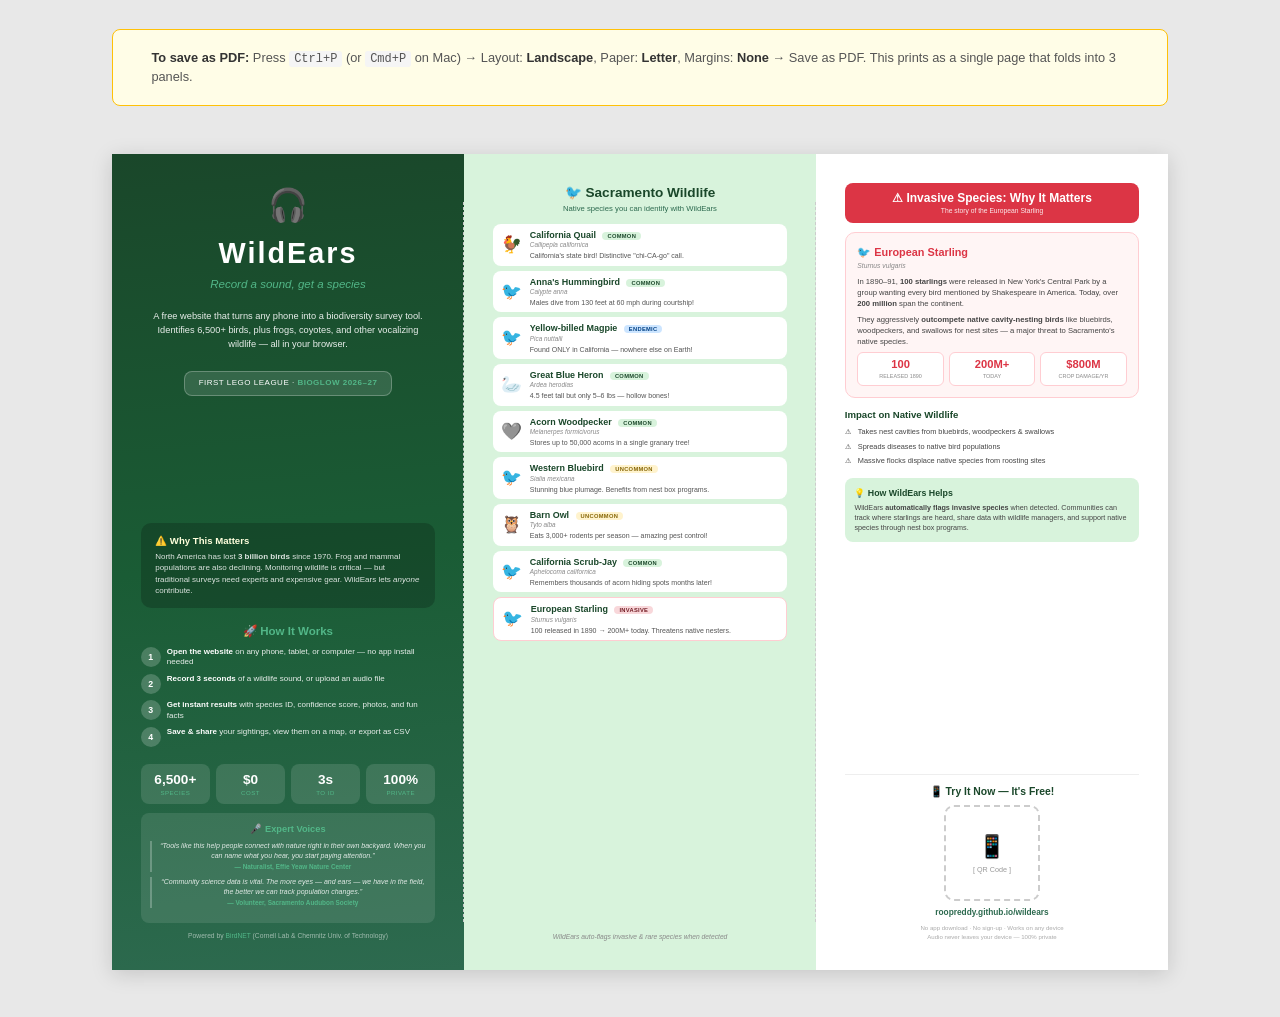
==== trifold.html @ 579adc7a "Add trifold brochure and update site to reflect non-bird species detection - Add single-page trifold" ====
<!DOCTYPE html>
<html lang="en">
<head>
  <meta charset="UTF-8">
  <meta name="viewport" content="width=device-width, initial-scale=1.0">
  <title>WildEars Trifold Brochure</title>
  <style>
    /* ── Reset & Base ─────────────────────────────────────────── */
    *, *::before, *::after { box-sizing: border-box; margin: 0; padding: 0; }

    body {
      font-family: 'Segoe UI', Tahoma, Geneva, Verdana, sans-serif;
      background: #e8e8e8;
      color: #1a1a1a;
      line-height: 1.4;
    }

    :root {
      --green-dark: #1a472a;
      --green-mid: #2d6a4f;
      --green-light: #52b788;
      --green-pale: #d8f3dc;
      --red: #dc3545;
    }

    /* ── Page Setup ───────────────────────────────────────────── */
    .page {
      width: 11in;
      height: 8.5in;
      margin: 0.5in auto;
      background: white;
      display: flex;
      box-shadow: 0 4px 20px rgba(0,0,0,0.15);
      overflow: hidden;
    }

    .panel {
      width: 3.6667in;
      height: 8.5in;
      padding: 0.3in;
      position: relative;
      overflow: hidden;
      display: flex;
      flex-direction: column;
    }

    /* Fold guides (screen only) */
    .panel:not(:last-child)::after {
      content: '';
      position: absolute;
      right: 0;
      top: 0.5in;
      bottom: 0.5in;
      border-right: 1px dashed #ccc;
    }

    /* ══════════════════════════════════════════════════════════════
       PANEL 1 — About WildEars + How It Works
       ══════════════════════════════════════════════════════════════ */
    .panel-intro {
      background: linear-gradient(175deg, var(--green-dark) 0%, #1a5c35 50%, var(--green-mid) 100%);
      color: white;
      text-align: center;
      justify-content: space-between;
    }

    .intro-top { margin-bottom: auto; }

    .intro-icon { font-size: 2rem; margin-bottom: 0.06in; }
    .intro-title {
      font-size: 1.8rem;
      font-weight: 800;
      letter-spacing: 2px;
      margin-bottom: 0.03in;
    }
    .intro-tagline {
      font-size: 0.72rem;
      color: var(--green-light);
      font-style: italic;
      margin-bottom: 0.18in;
    }
    .intro-desc {
      font-size: 0.58rem;
      line-height: 1.5;
      color: rgba(255,255,255,0.9);
      max-width: 2.9in;
      margin: 0 auto 0.18in;
    }

    .intro-badge {
      display: inline-block;
      padding: 5px 14px;
      background: rgba(255,255,255,0.12);
      border: 1px solid rgba(255,255,255,0.25);
      border-radius: 8px;
      font-size: 0.5rem;
      letter-spacing: 0.5px;
      text-transform: uppercase;
      line-height: 1.6;
      margin-bottom: 0.2in;
    }
    .intro-badge .season { color: var(--green-light); font-weight: 700; }

    /* Problem callout */
    .problem-callout {
      background: rgba(0,0,0,0.2);
      border-radius: 10px;
      padding: 0.12in 0.15in;
      margin-bottom: 0.15in;
      text-align: left;
    }
    .problem-callout h4 {
      font-size: 0.6rem;
      margin-bottom: 3px;
      color: #ffd;
    }
    .problem-callout p {
      font-size: 0.5rem;
      line-height: 1.45;
      color: rgba(255,255,255,0.85);
    }

    /* How it works steps */
    .steps-title {
      font-size: 0.72rem;
      font-weight: 700;
      margin-bottom: 0.08in;
      color: var(--green-light);
    }
    .step-row {
      display: flex;
      gap: 6px;
      align-items: flex-start;
      margin-bottom: 0.06in;
      text-align: left;
    }
    .step-num {
      width: 20px; height: 20px; min-width: 20px;
      background: rgba(255,255,255,0.2);
      color: white;
      border-radius: 50%;
      display: flex;
      align-items: center;
      justify-content: center;
      font-weight: 700;
      font-size: 0.55rem;
    }
    .step-text {
      font-size: 0.5rem;
      color: rgba(255,255,255,0.9);
      line-height: 1.35;
    }
    .step-text strong { color: white; }

    /* Stats bar */
    .stat-bar {
      display: flex;
      gap: 6px;
      margin-top: 0.12in;
    }
    .stat-item {
      flex: 1;
      background: rgba(255,255,255,0.12);
      border-radius: 8px;
      padding: 6px 4px;
      text-align: center;
    }
    .stat-num { font-size: 0.85rem; font-weight: 800; }
    .stat-label {
      font-size: 0.38rem;
      color: var(--green-light);
      text-transform: uppercase;
      letter-spacing: 0.5px;
    }

    /* Expert quotes */
    .expert-section {
      background: rgba(255,255,255,0.1);
      border-radius: 8px;
      padding: 0.1in;
      margin-top: 0.1in;
    }
    .expert-title {
      font-size: 0.58rem;
      font-weight: 700;
      color: var(--green-light);
      margin-bottom: 0.05in;
      text-align: center;
    }
    .expert-quote {
      margin-bottom: 0.06in;
      padding-left: 0.08in;
      border-left: 2px solid rgba(255,255,255,0.25);
    }
    .expert-quote p {
      font-size: 0.44rem;
      color: rgba(255,255,255,0.85);
      font-style: italic;
      line-height: 1.4;
    }
    .expert-quote .expert-name {
      font-size: 0.4rem;
      color: var(--green-light);
      font-style: normal;
      font-weight: 600;
      margin-top: 2px;
    }

    /* Footer info */
    .intro-footer {
      margin-top: 0.08in;
      font-size: 0.42rem;
      color: rgba(255,255,255,0.55);
      line-height: 1.5;
    }
    .intro-footer a { color: var(--green-light); text-decoration: none; }

    /* ══════════════════════════════════════════════════════════════
       PANEL 2 — Sacramento Species Spotlight
       ══════════════════════════════════════════════════════════════ */
    .panel-species {
      background: var(--green-pale);
    }
    .species-title {
      font-size: 0.85rem;
      font-weight: 700;
      color: var(--green-dark);
      text-align: center;
      margin-bottom: 0.02in;
    }
    .species-subtitle {
      font-size: 0.48rem;
      color: var(--green-mid);
      text-align: center;
      margin-bottom: 0.1in;
    }

    .species-grid {
      display: flex;
      flex-direction: column;
      gap: 5px;
      flex: 1;
    }
    .species-card {
      background: white;
      border-radius: 8px;
      padding: 5px 8px;
      display: flex;
      gap: 7px;
      align-items: center;
    }
    .species-emoji {
      font-size: 1.05rem;
      min-width: 22px;
      text-align: center;
    }
    .species-info { flex: 1; min-width: 0; }
    .species-name {
      font-size: 0.56rem;
      font-weight: 700;
      color: var(--green-dark);
    }
    .species-sci {
      font-size: 0.4rem;
      color: #888;
      font-style: italic;
    }
    .species-fact {
      font-size: 0.44rem;
      color: #555;
      line-height: 1.3;
      margin-top: 1px;
    }
    .species-badge {
      font-size: 0.36rem;
      padding: 1px 5px;
      border-radius: 6px;
      font-weight: 600;
      text-transform: uppercase;
      letter-spacing: 0.3px;
      white-space: nowrap;
      margin-left: 4px;
    }
    .badge-common { background: #d8f3dc; color: #1a472a; }
    .badge-uncommon { background: #fff3cd; color: #856404; }
    .badge-endemic { background: #cce5ff; color: #004085; }
    .badge-invasive { background: #f8d7da; color: #721c24; }

    .species-footer {
      margin-top: auto;
      padding-top: 0.06in;
      text-align: center;
      font-size: 0.42rem;
      color: #888;
      font-style: italic;
    }

    /* ══════════════════════════════════════════════════════════════
       PANEL 3 — Invasive Species + Try It
       ══════════════════════════════════════════════════════════════ */
    .panel-action {
      background: white;
    }

    .alert-header {
      background: var(--red);
      color: white;
      text-align: center;
      padding: 7px;
      border-radius: 8px;
      margin-bottom: 0.1in;
    }
    .alert-header h3 { font-size: 0.75rem; font-weight: 700; }
    .alert-header p { font-size: 0.42rem; opacity: 0.9; }

    .invasive-box {
      background: #fff5f5;
      border: 1px solid #ffcdd2;
      border-radius: 10px;
      padding: 0.12in;
      margin-bottom: 0.1in;
    }
    .inv-name {
      font-size: 0.68rem;
      font-weight: 700;
      color: var(--red);
      margin-bottom: 1px;
    }
    .inv-sci {
      font-size: 0.42rem;
      color: #888;
      font-style: italic;
      margin-bottom: 5px;
    }
    .inv-text {
      font-size: 0.48rem;
      color: #444;
      line-height: 1.45;
      margin-bottom: 5px;
    }
    .inv-stat-row {
      display: flex;
      gap: 5px;
    }
    .inv-stat {
      flex: 1;
      text-align: center;
      background: white;
      border-radius: 6px;
      padding: 4px;
      border: 1px solid #ffcdd2;
    }
    .inv-stat .num { font-size: 0.7rem; font-weight: 800; color: var(--red); }
    .inv-stat .label { font-size: 0.34rem; color: #888; text-transform: uppercase; }

    /* Impact list */
    .impact-title {
      font-size: 0.6rem;
      font-weight: 700;
      color: var(--green-dark);
      margin-bottom: 4px;
    }
    .impact-list {
      list-style: none;
      padding: 0;
      margin-bottom: 0.1in;
    }
    .impact-list li {
      font-size: 0.46rem;
      color: #444;
      padding: 2px 0 2px 13px;
      position: relative;
      line-height: 1.4;
    }
    .impact-list li::before {
      content: '\26A0';
      position: absolute;
      left: 0;
      font-size: 0.42rem;
    }

    /* How WildEars helps */
    .help-box {
      background: var(--green-pale);
      border-radius: 8px;
      padding: 0.1in;
      margin-bottom: 0.1in;
    }
    .help-box h4 {
      font-size: 0.55rem;
      color: var(--green-dark);
      margin-bottom: 3px;
    }
    .help-box p {
      font-size: 0.45rem;
      color: #444;
      line-height: 1.4;
    }

    /* Try it / QR */
    .try-section {
      margin-top: auto;
      text-align: center;
      border-top: 1px solid #eee;
      padding-top: 0.1in;
    }
    .try-title {
      font-size: 0.65rem;
      font-weight: 700;
      color: var(--green-dark);
      margin-bottom: 0.06in;
    }
    .qr-placeholder {
      width: 1in;
      height: 1in;
      border: 2px dashed #ccc;
      border-radius: 10px;
      display: flex;
      align-items: center;
      justify-content: center;
      font-size: 0.45rem;
      color: #999;
      margin: 0 auto 0.06in;
      flex-direction: column;
      gap: 3px;
    }
    .qr-placeholder .qr-icon { font-size: 1.4rem; }
    .try-url {
      font-size: 0.52rem;
      color: var(--green-mid);
      font-weight: 600;
    }
    .try-footer {
      font-size: 0.38rem;
      color: #aaa;
      margin-top: 0.06in;
      line-height: 1.4;
    }

    /* ══════════════════════════════════════════════════════════════
       PRINT STYLES
       ══════════════════════════════════════════════════════════════ */
    @media print {
      body { background: white; }
      .page {
        margin: 0;
        box-shadow: none;
        -webkit-print-color-adjust: exact;
        print-color-adjust: exact;
      }
      .panel:not(:last-child)::after { display: none; }
      .print-instructions { display: none; }
    }

    @page {
      size: 11in 8.5in landscape;
      margin: 0;
    }

    /* ── Screen helper ────────────────────────────────────────── */
    .print-instructions {
      max-width: 11in;
      margin: 0.3in auto;
      padding: 0.2in 0.4in;
      background: #fffde7;
      border: 1px solid #ffc107;
      border-radius: 8px;
      font-size: 0.8rem;
      color: #555;
    }
    .print-instructions strong { color: #333; }
    .print-instructions code {
      background: #f5f5f5;
      padding: 1px 5px;
      border-radius: 3px;
      font-size: 0.75rem;
    }
  </style>
</head>
<body>

  <!-- Instructions (screen only) -->
  <div class="print-instructions">
    <strong>To save as PDF:</strong> Press <code>Ctrl+P</code> (or <code>Cmd+P</code> on Mac) &rarr; Layout: <strong>Landscape</strong>, Paper: <strong>Letter</strong>, Margins: <strong>None</strong> &rarr; Save as PDF. This prints as a single page that folds into 3 panels.
  </div>

  <div class="page">

    <!-- ── Panel 1: About WildEars + How It Works ─────────────── -->
    <div class="panel panel-intro">
      <div class="intro-top">
        <div class="intro-icon">&#x1F3A7;</div>
        <div class="intro-title">WildEars</div>
        <div class="intro-tagline">Record a sound, get a species</div>

        <div class="intro-desc">
          A free website that turns any phone into a biodiversity survey tool. Identifies 6,500+ birds, plus frogs, coyotes, and other vocalizing wildlife &mdash; all in your browser.
        </div>

        <div class="intro-badge">
          FIRST LEGO League &middot; <span class="season">BIOGLOW 2026&ndash;27</span>
        </div>
      </div>

      <div class="problem-callout">
        <h4>&#x26A0;&#xFE0F; Why This Matters</h4>
        <p>North America has lost <strong>3 billion birds</strong> since 1970. Frog and mammal populations are also declining. Monitoring wildlife is critical &mdash; but traditional surveys need experts and expensive gear. WildEars lets <em>anyone</em> contribute.</p>
      </div>

      <div class="steps-title">&#x1F680; How It Works</div>

      <div class="step-row">
        <div class="step-num">1</div>
        <div class="step-text"><strong>Open the website</strong> on any phone, tablet, or computer &mdash; no app install needed</div>
      </div>
      <div class="step-row">
        <div class="step-num">2</div>
        <div class="step-text"><strong>Record 3 seconds</strong> of a wildlife sound, or upload an audio file</div>
      </div>
      <div class="step-row">
        <div class="step-num">3</div>
        <div class="step-text"><strong>Get instant results</strong> with species ID, confidence score, photos, and fun facts</div>
      </div>
      <div class="step-row">
        <div class="step-num">4</div>
        <div class="step-text"><strong>Save &amp; share</strong> your sightings, view them on a map, or export as CSV</div>
      </div>

      <div class="stat-bar">
        <div class="stat-item">
          <div class="stat-num">6,500+</div>
          <div class="stat-label">Species</div>
        </div>
        <div class="stat-item">
          <div class="stat-num">$0</div>
          <div class="stat-label">Cost</div>
        </div>
        <div class="stat-item">
          <div class="stat-num">3s</div>
          <div class="stat-label">To ID</div>
        </div>
        <div class="stat-item">
          <div class="stat-num">100%</div>
          <div class="stat-label">Private</div>
        </div>
      </div>

      <div class="expert-section">
        <div class="expert-title">&#x1F3A4; Expert Voices</div>
        <div class="expert-quote">
          <p>&ldquo;Tools like this help people connect with nature right in their own backyard. When you can name what you hear, you start paying attention.&rdquo;</p>
          <div class="expert-name">&mdash; Naturalist, Effie Yeaw Nature Center</div>
        </div>
        <div class="expert-quote">
          <p>&ldquo;Community science data is vital. The more eyes &mdash; and ears &mdash; we have in the field, the better we can track population changes.&rdquo;</p>
          <div class="expert-name">&mdash; Volunteer, Sacramento Audubon Society</div>
        </div>
      </div>

      <div class="intro-footer">
        Powered by <a href="https://birdnet.cornell.edu/">BirdNET</a> (Cornell Lab &amp; Chemnitz Univ. of Technology)
      </div>
    </div>

    <!-- ── Panel 2: Sacramento Species Spotlight ──────────────── -->
    <div class="panel panel-species">
      <div class="species-title">&#x1F426; Sacramento Wildlife</div>
      <div class="species-subtitle">Native species you can identify with WildEars</div>

      <div class="species-grid">
        <div class="species-card">
          <div class="species-emoji">&#x1F413;</div>
          <div class="species-info">
            <div class="species-name">California Quail <span class="species-badge badge-common">Common</span></div>
            <div class="species-sci">Callipepla californica</div>
            <div class="species-fact">California's state bird! Distinctive "chi-CA-go" call.</div>
          </div>
        </div>

        <div class="species-card">
          <div class="species-emoji">&#x1F426;</div>
          <div class="species-info">
            <div class="species-name">Anna's Hummingbird <span class="species-badge badge-common">Common</span></div>
            <div class="species-sci">Calypte anna</div>
            <div class="species-fact">Males dive from 130 feet at 60 mph during courtship!</div>
          </div>
        </div>

        <div class="species-card">
          <div class="species-emoji">&#x1F426;</div>
          <div class="species-info">
            <div class="species-name">Yellow-billed Magpie <span class="species-badge badge-endemic">Endemic</span></div>
            <div class="species-sci">Pica nuttalli</div>
            <div class="species-fact">Found ONLY in California &mdash; nowhere else on Earth!</div>
          </div>
        </div>

        <div class="species-card">
          <div class="species-emoji">&#x1F9A2;</div>
          <div class="species-info">
            <div class="species-name">Great Blue Heron <span class="species-badge badge-common">Common</span></div>
            <div class="species-sci">Ardea herodias</div>
            <div class="species-fact">4.5 feet tall but only 5&ndash;6 lbs &mdash; hollow bones!</div>
          </div>
        </div>

        <div class="species-card">
          <div class="species-emoji">&#x1FA76;</div>
          <div class="species-info">
            <div class="species-name">Acorn Woodpecker <span class="species-badge badge-common">Common</span></div>
            <div class="species-sci">Melanerpes formicivorus</div>
            <div class="species-fact">Stores up to 50,000 acorns in a single granary tree!</div>
          </div>
        </div>

        <div class="species-card">
          <div class="species-emoji">&#x1F426;</div>
          <div class="species-info">
            <div class="species-name">Western Bluebird <span class="species-badge badge-uncommon">Uncommon</span></div>
            <div class="species-sci">Sialia mexicana</div>
            <div class="species-fact">Stunning blue plumage. Benefits from nest box programs.</div>
          </div>
        </div>

        <div class="species-card">
          <div class="species-emoji">&#x1F989;</div>
          <div class="species-info">
            <div class="species-name">Barn Owl <span class="species-badge badge-uncommon">Uncommon</span></div>
            <div class="species-sci">Tyto alba</div>
            <div class="species-fact">Eats 3,000+ rodents per season &mdash; amazing pest control!</div>
          </div>
        </div>

        <div class="species-card">
          <div class="species-emoji">&#x1F426;</div>
          <div class="species-info">
            <div class="species-name">California Scrub-Jay <span class="species-badge badge-common">Common</span></div>
            <div class="species-sci">Aphelocoma californica</div>
            <div class="species-fact">Remembers thousands of acorn hiding spots months later!</div>
          </div>
        </div>

        <div class="species-card" style="border: 1px solid #ffcdd2;">
          <div class="species-emoji">&#x1F426;</div>
          <div class="species-info">
            <div class="species-name">European Starling <span class="species-badge badge-invasive">Invasive</span></div>
            <div class="species-sci">Sturnus vulgaris</div>
            <div class="species-fact">100 released in 1890 &rarr; 200M+ today. Threatens native nesters.</div>
          </div>
        </div>
      </div>

      <div class="species-footer">WildEars auto-flags invasive &amp; rare species when detected</div>
    </div>

    <!-- ── Panel 3: Invasive Deep-Dive + Try It ───────────────── -->
    <div class="panel panel-action">
      <div class="alert-header">
        <h3>&#x26A0; Invasive Species: Why It Matters</h3>
        <p>The story of the European Starling</p>
      </div>

      <div class="invasive-box">
        <div class="inv-name">&#x1F426; European Starling</div>
        <div class="inv-sci">Sturnus vulgaris</div>
        <div class="inv-text">
          In 1890&ndash;91, <strong>100 starlings</strong> were released in New York's Central Park by a group wanting every bird mentioned by Shakespeare in America. Today, over <strong>200 million</strong> span the continent.
        </div>
        <div class="inv-text">
          They aggressively <strong>outcompete native cavity-nesting birds</strong> like bluebirds, woodpeckers, and swallows for nest sites &mdash; a major threat to Sacramento's native species.
        </div>
        <div class="inv-stat-row">
          <div class="inv-stat">
            <div class="num">100</div>
            <div class="label">Released 1890</div>
          </div>
          <div class="inv-stat">
            <div class="num">200M+</div>
            <div class="label">Today</div>
          </div>
          <div class="inv-stat">
            <div class="num">$800M</div>
            <div class="label">Crop Damage/yr</div>
          </div>
        </div>
      </div>

      <div class="impact-title">Impact on Native Wildlife</div>
      <ul class="impact-list">
        <li>Takes nest cavities from bluebirds, woodpeckers &amp; swallows</li>
        <li>Spreads diseases to native bird populations</li>
        <li>Massive flocks displace native species from roosting sites</li>
      </ul>

      <div class="help-box">
        <h4>&#x1F4A1; How WildEars Helps</h4>
        <p>WildEars <strong>automatically flags invasive species</strong> when detected. Communities can track where starlings are heard, share data with wildlife managers, and support native species through nest box programs.</p>
      </div>

      <div class="try-section">
        <div class="try-title">&#x1F4F1; Try It Now &mdash; It's Free!</div>
        <div class="qr-placeholder">
          <span class="qr-icon">&#x1F4F1;</span>
          <span>[ QR Code ]</span>
        </div>
        <div class="try-url">roopreddy.github.io/wildears</div>
        <div class="try-footer">
          No app download &middot; No sign-up &middot; Works on any device<br>
          Audio never leaves your device &mdash; 100% private
        </div>
      </div>
    </div>

  </div>

</body>
</html>
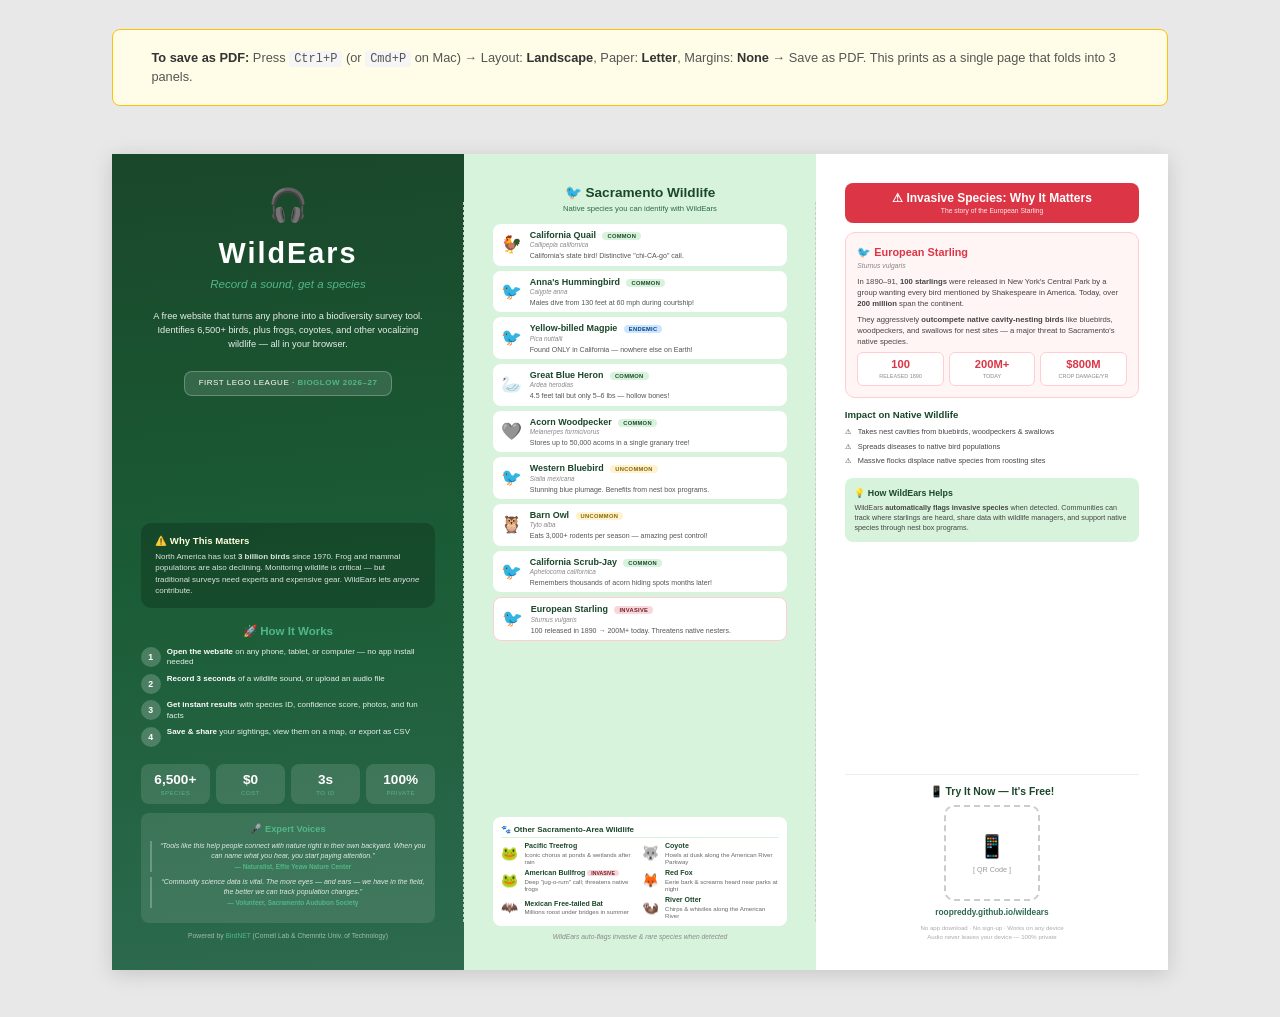
==== commit efdc1eeb: "Add PWA support and update trifold with local wildlife section - Add manifest.json: app name, theme," ====
--- a/trifold.html
+++ b/trifold.html
@@ -293,6 +293,54 @@
       font-size: 0.42rem;
       color: #888;
       font-style: italic;
+    }
+
+    /* Also local wildlife */
+    .also-local {
+      margin-top: 0.08in;
+      background: white;
+      border-radius: 8px;
+      padding: 0.07in 0.09in;
+    }
+    .also-local-title {
+      font-size: 0.5rem;
+      font-weight: 700;
+      color: var(--green-dark);
+      margin-bottom: 0.04in;
+      border-bottom: 1px solid var(--green-pale);
+      padding-bottom: 2px;
+    }
+    .also-local-grid {
+      display: grid;
+      grid-template-columns: 1fr 1fr;
+      gap: 4px;
+    }
+    .also-card {
+      display: flex;
+      align-items: center;
+      gap: 5px;
+    }
+    .also-emoji { font-size: 0.85rem; min-width: 18px; }
+    .also-info {}
+    .also-name {
+      font-size: 0.44rem;
+      font-weight: 700;
+      color: var(--green-dark);
+      line-height: 1.2;
+    }
+    .also-fact {
+      font-size: 0.38rem;
+      color: #666;
+      line-height: 1.2;
+    }
+    .badge-invasive-sm {
+      font-size: 0.32rem;
+      padding: 0px 4px;
+      border-radius: 4px;
+      background: #f8d7da;
+      color: #721c24;
+      font-weight: 600;
+      text-transform: uppercase;
     }
 
     /* ══════════════════════════════════════════════════════════════
@@ -650,6 +698,54 @@
         </div>
       </div>
 
+      <div class="also-local">
+        <div class="also-local-title">&#x1F43E; Other Sacramento-Area Wildlife</div>
+        <div class="also-local-grid">
+          <div class="also-card">
+            <div class="also-emoji">&#x1F438;</div>
+            <div class="also-info">
+              <div class="also-name">Pacific Treefrog</div>
+              <div class="also-fact">Iconic chorus at ponds &amp; wetlands after rain</div>
+            </div>
+          </div>
+          <div class="also-card">
+            <div class="also-emoji">&#x1F43A;</div>
+            <div class="also-info">
+              <div class="also-name">Coyote</div>
+              <div class="also-fact">Howls at dusk along the American River Parkway</div>
+            </div>
+          </div>
+          <div class="also-card">
+            <div class="also-emoji">&#x1F438;</div>
+            <div class="also-info">
+              <div class="also-name">American Bullfrog <span class="badge-invasive-sm">Invasive</span></div>
+              <div class="also-fact">Deep "jug-o-rum" call; threatens native frogs</div>
+            </div>
+          </div>
+          <div class="also-card">
+            <div class="also-emoji">&#x1F98A;</div>
+            <div class="also-info">
+              <div class="also-name">Red Fox</div>
+              <div class="also-fact">Eerie bark &amp; screams heard near parks at night</div>
+            </div>
+          </div>
+          <div class="also-card">
+            <div class="also-emoji">&#x1F987;</div>
+            <div class="also-info">
+              <div class="also-name">Mexican Free-tailed Bat</div>
+              <div class="also-fact">Millions roost under bridges in summer</div>
+            </div>
+          </div>
+          <div class="also-card">
+            <div class="also-emoji">&#x1F9A6;</div>
+            <div class="also-info">
+              <div class="also-name">River Otter</div>
+              <div class="also-fact">Chirps &amp; whistles along the American River</div>
+            </div>
+          </div>
+        </div>
+      </div>
+
       <div class="species-footer">WildEars auto-flags invasive &amp; rare species when detected</div>
     </div>
 
